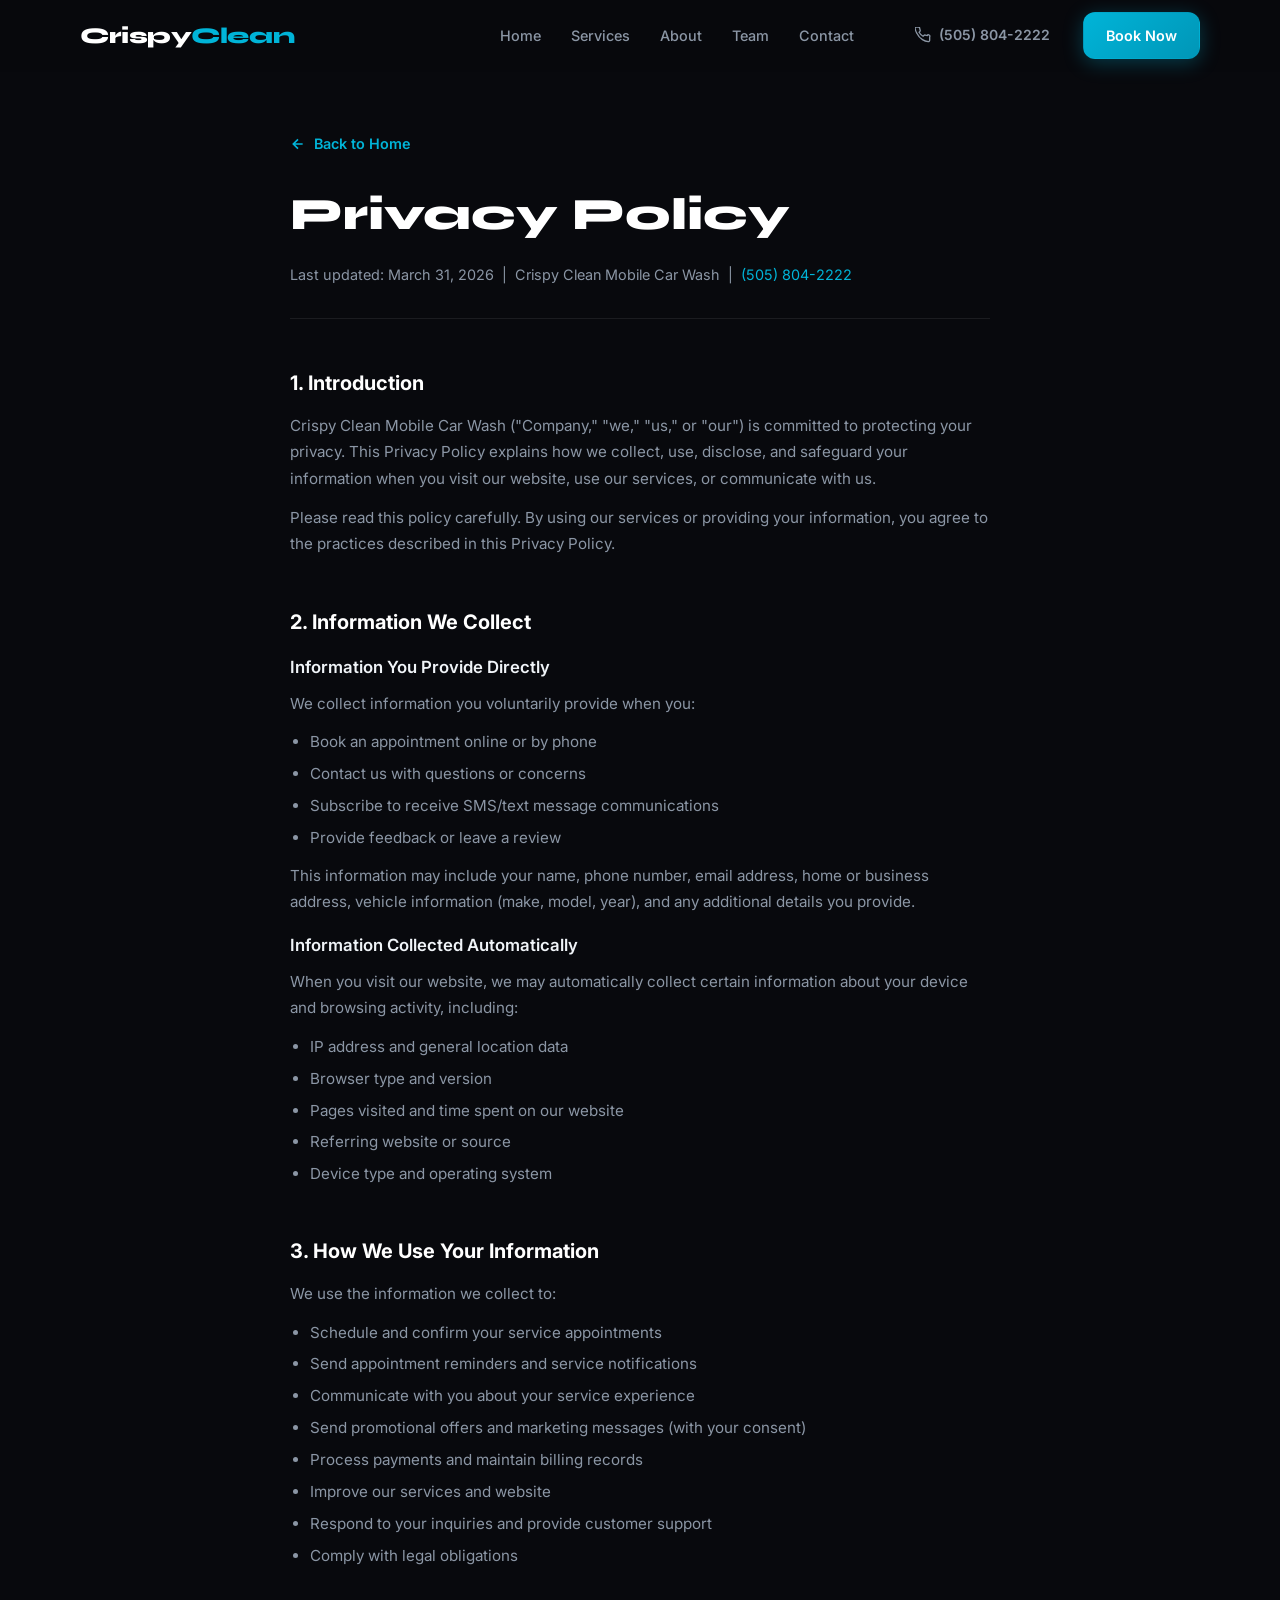
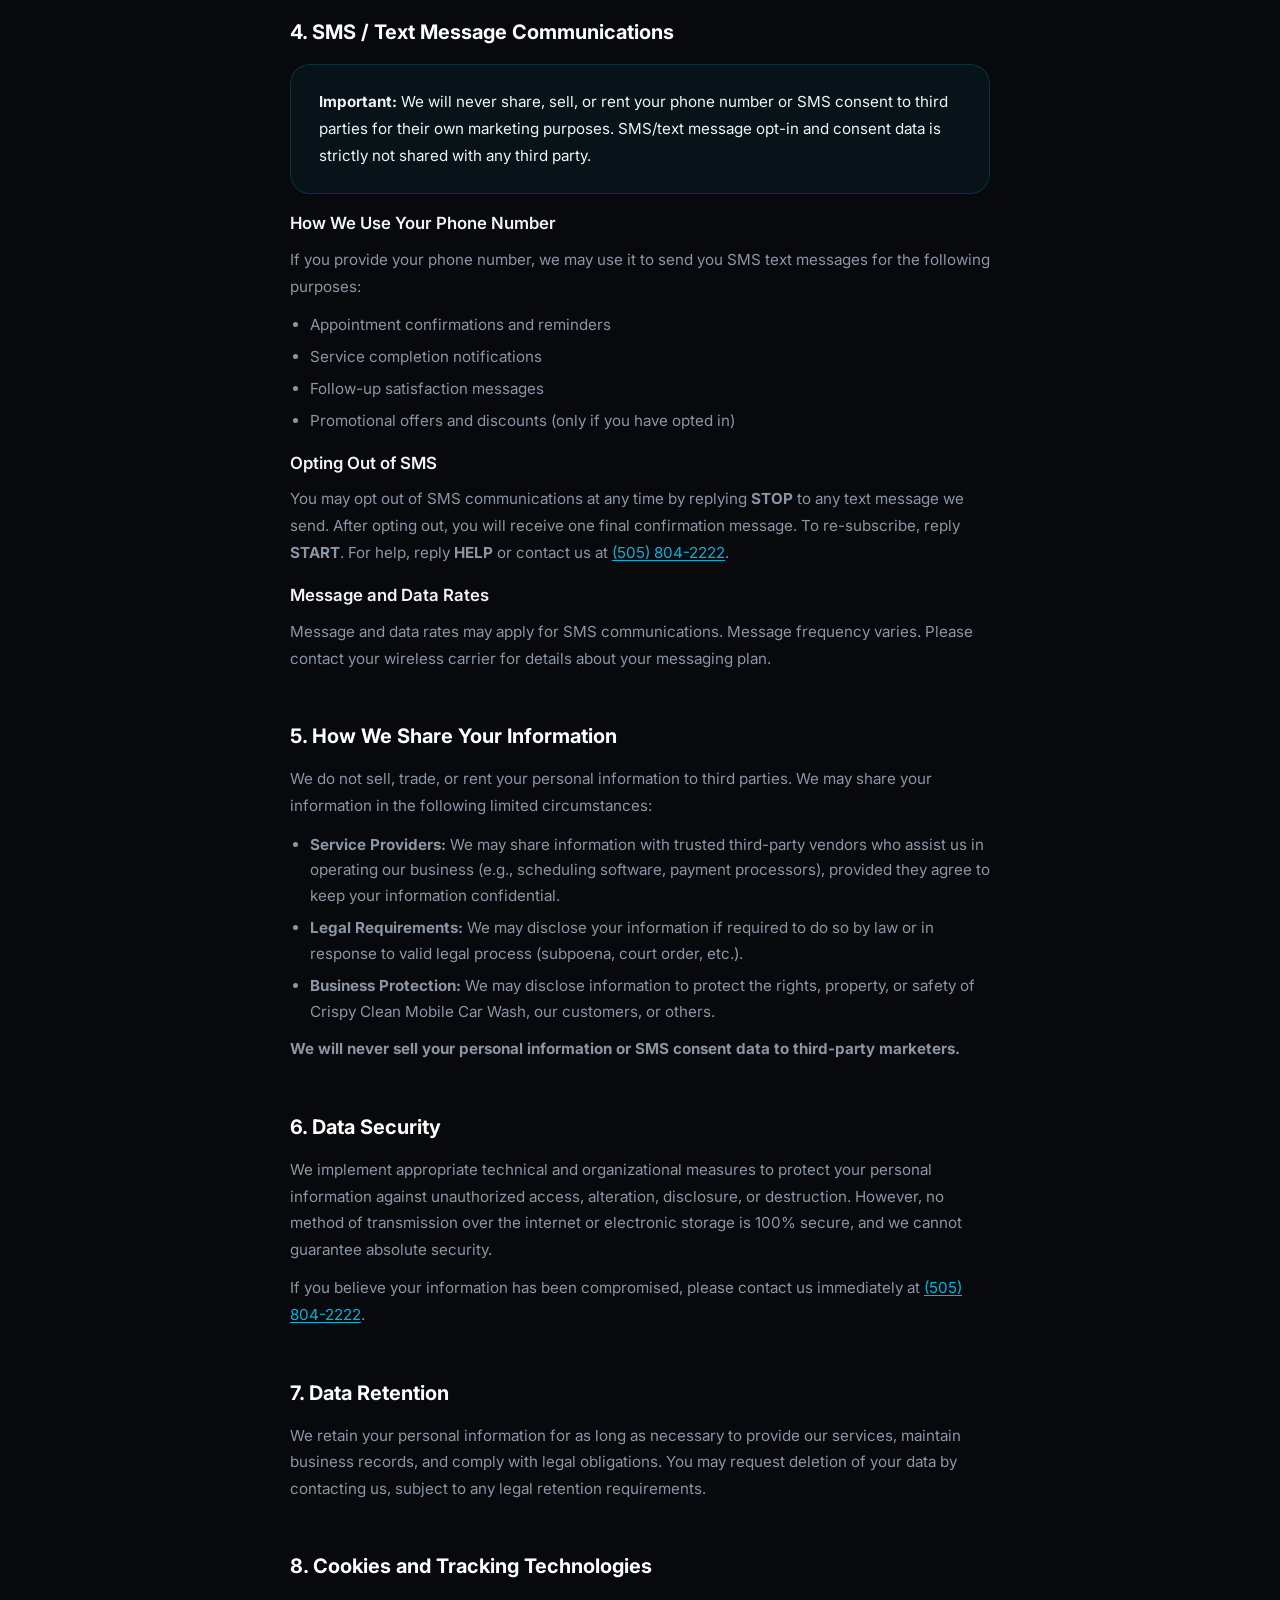
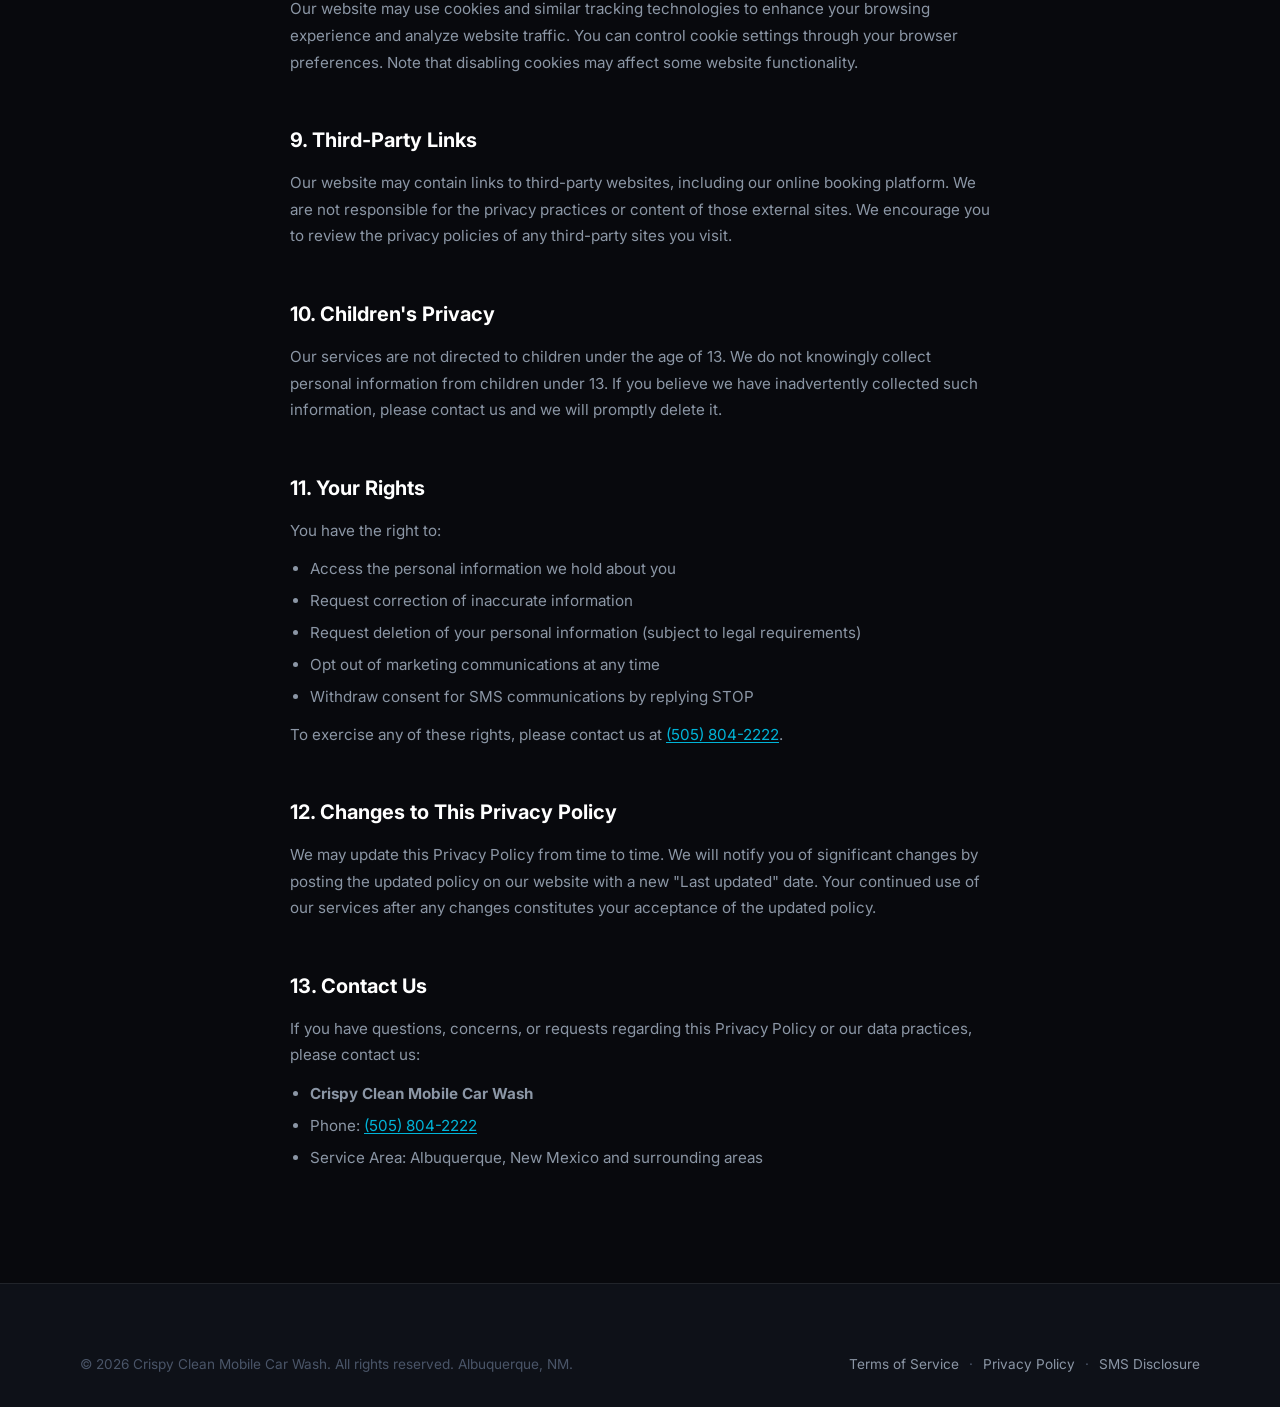
==== privacy.html @ ecb17fb7 "feat: website redesign Complete ground-up redesign of Crispy Clean Mobile Car Wash website. Modern d" ====
<!DOCTYPE html>
<html lang="en">
<head>
  <meta charset="UTF-8" />
  <meta name="viewport" content="width=device-width, initial-scale=1.0" />
  <meta name="description" content="Privacy Policy for Crispy Clean Mobile Car Wash — Albuquerque, NM." />
  <title>Privacy Policy | Crispy Clean Mobile Car Wash</title>
  <link rel="icon" type="image/svg+xml" href="favicon.svg" />
  <link rel="stylesheet" href="styles.css" />
  <link rel="preconnect" href="https://fonts.googleapis.com" />
  <link rel="preconnect" href="https://fonts.gstatic.com" crossorigin />
  <link href="https://fonts.googleapis.com/css2?family=Inter:wght@300;400;500;600;700;800;900&family=Syne:wght@700;800&display=swap" rel="stylesheet" />
</head>
<body>

  <!-- ===== NAVBAR ===== -->
  <header class="navbar scrolled" id="navbar">
    <div class="nav-container">
      <a href="index.html" class="nav-logo">
        <img
          src="https://images.leadconnectorhq.com/image/f_webp/q_80/r_1200/u_https://assets.cdn.filesafe.space/uxD0gCHpGV5RTuKvNhmD/media/698ceebd9d61019e5bc48a55.png"
          alt="Crispy Clean Mobile Car Wash Logo"
          class="logo-img"
          onerror="this.style.display='none'; this.nextElementSibling.style.display='flex';"
        />
        <span class="logo-fallback">Crispy<span>Clean</span></span>
      </a>
      <nav class="nav-links" id="nav-links">
        <a href="index.html#home" class="nav-link">Home</a>
        <a href="index.html#services" class="nav-link">Services</a>
        <a href="index.html#about" class="nav-link">About</a>
        <a href="index.html#team" class="nav-link">Team</a>
        <a href="index.html#contact" class="nav-link">Contact</a>
      </nav>
      <div class="nav-actions">
        <a href="tel:+15058042222" class="btn btn-ghost">
          <svg width="16" height="16" viewBox="0 0 24 24" fill="none" stroke="currentColor" stroke-width="2"><path d="M22 16.92v3a2 2 0 01-2.18 2 19.79 19.79 0 01-8.63-3.07A19.5 19.5 0 013.07 9.81a19.79 19.79 0 01-3.07-8.63A2 2 0 012 0h3a2 2 0 012 1.72c.127.96.361 1.903.7 2.81a2 2 0 01-.45 2.11L6.09 7.91a16 16 0 006 6l1.27-1.27a2 2 0 012.11-.45c.907.339 1.85.573 2.81.7A2 2 0 0122 14.92z"></path></svg>
          (505) 804-2222
        </a>
        <a href="https://crispycleanmobilecarwash.com/schedule-an-appointment-295586" target="_blank" rel="noopener" class="btn btn-primary">Book Now</a>
      </div>
      <button class="hamburger" id="hamburger" aria-label="Open menu">
        <span></span><span></span><span></span>
      </button>
    </div>
  </header>

  <!-- ===== LEGAL PAGE ===== -->
  <main class="legal-page">
    <div class="legal-container">
      <div class="legal-header">
        <a href="index.html" style="display:inline-flex;align-items:center;gap:8px;color:var(--color-primary);font-size:0.9rem;font-weight:600;margin-bottom:24px;">
          <svg width="16" height="16" viewBox="0 0 24 24" fill="none" stroke="currentColor" stroke-width="2.5"><path d="M19 12H5M12 5l-7 7 7 7"/></svg>
          Back to Home
        </a>
        <h1>Privacy Policy</h1>
        <p>Last updated: March 31, 2026 &nbsp;|&nbsp; Crispy Clean Mobile Car Wash &nbsp;|&nbsp; <a href="tel:+15058042222">(505) 804-2222</a></p>
      </div>

      <div class="legal-content">

        <div class="legal-section">
          <h2>1. Introduction</h2>
          <p>Crispy Clean Mobile Car Wash ("Company," "we," "us," or "our") is committed to protecting your privacy. This Privacy Policy explains how we collect, use, disclose, and safeguard your information when you visit our website, use our services, or communicate with us.</p>
          <p>Please read this policy carefully. By using our services or providing your information, you agree to the practices described in this Privacy Policy.</p>
        </div>

        <div class="legal-section">
          <h2>2. Information We Collect</h2>
          <h3>Information You Provide Directly</h3>
          <p>We collect information you voluntarily provide when you:</p>
          <ul>
            <li>Book an appointment online or by phone</li>
            <li>Contact us with questions or concerns</li>
            <li>Subscribe to receive SMS/text message communications</li>
            <li>Provide feedback or leave a review</li>
          </ul>
          <p>This information may include your name, phone number, email address, home or business address, vehicle information (make, model, year), and any additional details you provide.</p>

          <h3>Information Collected Automatically</h3>
          <p>When you visit our website, we may automatically collect certain information about your device and browsing activity, including:</p>
          <ul>
            <li>IP address and general location data</li>
            <li>Browser type and version</li>
            <li>Pages visited and time spent on our website</li>
            <li>Referring website or source</li>
            <li>Device type and operating system</li>
          </ul>
        </div>

        <div class="legal-section">
          <h2>3. How We Use Your Information</h2>
          <p>We use the information we collect to:</p>
          <ul>
            <li>Schedule and confirm your service appointments</li>
            <li>Send appointment reminders and service notifications</li>
            <li>Communicate with you about your service experience</li>
            <li>Send promotional offers and marketing messages (with your consent)</li>
            <li>Process payments and maintain billing records</li>
            <li>Improve our services and website</li>
            <li>Respond to your inquiries and provide customer support</li>
            <li>Comply with legal obligations</li>
          </ul>
        </div>

        <div class="legal-section">
          <h2>4. SMS / Text Message Communications</h2>

          <div class="sms-highlight-box">
            <p><strong>Important:</strong> We will never share, sell, or rent your phone number or SMS consent to third parties for their own marketing purposes. SMS/text message opt-in and consent data is strictly not shared with any third party.</p>
          </div>

          <h3>How We Use Your Phone Number</h3>
          <p>If you provide your phone number, we may use it to send you SMS text messages for the following purposes:</p>
          <ul>
            <li>Appointment confirmations and reminders</li>
            <li>Service completion notifications</li>
            <li>Follow-up satisfaction messages</li>
            <li>Promotional offers and discounts (only if you have opted in)</li>
          </ul>

          <h3>Opting Out of SMS</h3>
          <p>You may opt out of SMS communications at any time by replying <strong>STOP</strong> to any text message we send. After opting out, you will receive one final confirmation message. To re-subscribe, reply <strong>START</strong>. For help, reply <strong>HELP</strong> or contact us at <a href="tel:+15058042222">(505) 804-2222</a>.</p>

          <h3>Message and Data Rates</h3>
          <p>Message and data rates may apply for SMS communications. Message frequency varies. Please contact your wireless carrier for details about your messaging plan.</p>
        </div>

        <div class="legal-section">
          <h2>5. How We Share Your Information</h2>
          <p>We do not sell, trade, or rent your personal information to third parties. We may share your information in the following limited circumstances:</p>
          <ul>
            <li><strong>Service Providers:</strong> We may share information with trusted third-party vendors who assist us in operating our business (e.g., scheduling software, payment processors), provided they agree to keep your information confidential.</li>
            <li><strong>Legal Requirements:</strong> We may disclose your information if required to do so by law or in response to valid legal process (subpoena, court order, etc.).</li>
            <li><strong>Business Protection:</strong> We may disclose information to protect the rights, property, or safety of Crispy Clean Mobile Car Wash, our customers, or others.</li>
          </ul>
          <p><strong>We will never sell your personal information or SMS consent data to third-party marketers.</strong></p>
        </div>

        <div class="legal-section">
          <h2>6. Data Security</h2>
          <p>We implement appropriate technical and organizational measures to protect your personal information against unauthorized access, alteration, disclosure, or destruction. However, no method of transmission over the internet or electronic storage is 100% secure, and we cannot guarantee absolute security.</p>
          <p>If you believe your information has been compromised, please contact us immediately at <a href="tel:+15058042222">(505) 804-2222</a>.</p>
        </div>

        <div class="legal-section">
          <h2>7. Data Retention</h2>
          <p>We retain your personal information for as long as necessary to provide our services, maintain business records, and comply with legal obligations. You may request deletion of your data by contacting us, subject to any legal retention requirements.</p>
        </div>

        <div class="legal-section">
          <h2>8. Cookies and Tracking Technologies</h2>
          <p>Our website may use cookies and similar tracking technologies to enhance your browsing experience and analyze website traffic. You can control cookie settings through your browser preferences. Note that disabling cookies may affect some website functionality.</p>
        </div>

        <div class="legal-section">
          <h2>9. Third-Party Links</h2>
          <p>Our website may contain links to third-party websites, including our online booking platform. We are not responsible for the privacy practices or content of those external sites. We encourage you to review the privacy policies of any third-party sites you visit.</p>
        </div>

        <div class="legal-section">
          <h2>10. Children's Privacy</h2>
          <p>Our services are not directed to children under the age of 13. We do not knowingly collect personal information from children under 13. If you believe we have inadvertently collected such information, please contact us and we will promptly delete it.</p>
        </div>

        <div class="legal-section">
          <h2>11. Your Rights</h2>
          <p>You have the right to:</p>
          <ul>
            <li>Access the personal information we hold about you</li>
            <li>Request correction of inaccurate information</li>
            <li>Request deletion of your personal information (subject to legal requirements)</li>
            <li>Opt out of marketing communications at any time</li>
            <li>Withdraw consent for SMS communications by replying STOP</li>
          </ul>
          <p>To exercise any of these rights, please contact us at <a href="tel:+15058042222">(505) 804-2222</a>.</p>
        </div>

        <div class="legal-section">
          <h2>12. Changes to This Privacy Policy</h2>
          <p>We may update this Privacy Policy from time to time. We will notify you of significant changes by posting the updated policy on our website with a new "Last updated" date. Your continued use of our services after any changes constitutes your acceptance of the updated policy.</p>
        </div>

        <div class="legal-section">
          <h2>13. Contact Us</h2>
          <p>If you have questions, concerns, or requests regarding this Privacy Policy or our data practices, please contact us:</p>
          <ul>
            <li><strong>Crispy Clean Mobile Car Wash</strong></li>
            <li>Phone: <a href="tel:+15058042222">(505) 804-2222</a></li>
            <li>Service Area: Albuquerque, New Mexico and surrounding areas</li>
          </ul>
        </div>

      </div>
    </div>
  </main>

  <!-- ===== FOOTER ===== -->
  <footer class="footer">
    <div class="container">
      <div class="footer-bottom" style="border-top:none;padding-top:0;">
        <p>&copy; <span id="year"></span> Crispy Clean Mobile Car Wash. All rights reserved. Albuquerque, NM.</p>
        <div class="footer-legal-links">
          <a href="terms.html">Terms of Service</a>
          <span>·</span>
          <a href="privacy.html">Privacy Policy</a>
          <span>·</span>
          <a href="index.html#sms-disclosure">SMS Disclosure</a>
        </div>
      </div>
    </div>
  </footer>

  <script src="main.js"></script>
</body>
</html>
---- styles.css ----
/* =============================================
   CRISPY CLEAN MOBILE CAR WASH — STYLESHEET
   ============================================= */

/* ===== CSS CUSTOM PROPERTIES ===== */
:root {
  --color-bg: #08090d;
  --color-bg-2: #0e1118;
  --color-bg-card: #12151e;
  --color-bg-card-hover: #171b26;
  --color-border: rgba(255, 255, 255, 0.08);
  --color-border-hover: rgba(255, 255, 255, 0.16);

  --color-primary: #00b4d8;
  --color-primary-light: #48cae4;
  --color-primary-dark: #0096b7;
  --color-primary-glow: rgba(0, 180, 216, 0.25);

  --color-accent: #7b2fff;
  --color-accent-light: #9d5fff;
  --color-accent-glow: rgba(123, 47, 255, 0.2);

  --color-text: #f0f4f8;
  --color-text-muted: #8b96a5;
  --color-text-faint: #4a5568;

  --color-white: #ffffff;
  --color-success: #22c55e;

  --font-primary: 'Inter', -apple-system, BlinkMacSystemFont, 'Segoe UI', sans-serif;
  --font-display: 'Syne', 'Inter', sans-serif;

  --radius-sm: 8px;
  --radius-md: 12px;
  --radius-lg: 20px;
  --radius-xl: 28px;
  --radius-full: 9999px;

  --shadow-sm: 0 1px 3px rgba(0,0,0,0.4);
  --shadow-md: 0 4px 16px rgba(0,0,0,0.4);
  --shadow-lg: 0 12px 40px rgba(0,0,0,0.5);
  --shadow-glow: 0 0 40px var(--color-primary-glow);

  --transition: 0.25s cubic-bezier(0.4, 0, 0.2, 1);
  --transition-slow: 0.5s cubic-bezier(0.4, 0, 0.2, 1);

  --nav-height: 72px;
  --container-max: 1200px;
  --container-pad: clamp(16px, 5vw, 40px);
}

/* ===== RESET & BASE ===== */
*, *::before, *::after {
  box-sizing: border-box;
  margin: 0;
  padding: 0;
}

html {
  scroll-behavior: smooth;
  font-size: 16px;
  -webkit-text-size-adjust: 100%;
}

body {
  font-family: var(--font-primary);
  background-color: var(--color-bg);
  color: var(--color-text);
  line-height: 1.6;
  overflow-x: hidden;
  -webkit-font-smoothing: antialiased;
}

img { max-width: 100%; height: auto; display: block; }
a { text-decoration: none; color: inherit; }
ul { list-style: none; }
button { cursor: pointer; border: none; background: none; font-family: inherit; }

/* ===== SCROLLBAR ===== */
::-webkit-scrollbar { width: 6px; }
::-webkit-scrollbar-track { background: var(--color-bg); }
::-webkit-scrollbar-thumb { background: var(--color-border-hover); border-radius: 3px; }

/* ===== CONTAINER ===== */
.container {
  max-width: var(--container-max);
  margin-inline: auto;
  padding-inline: var(--container-pad);
}

/* ===== TYPOGRAPHY ===== */
.section-tag {
  display: inline-flex;
  align-items: center;
  gap: 8px;
  font-size: 0.78rem;
  font-weight: 600;
  letter-spacing: 0.12em;
  text-transform: uppercase;
  color: var(--color-primary);
  background: rgba(0, 180, 216, 0.1);
  border: 1px solid rgba(0, 180, 216, 0.2);
  padding: 5px 14px;
  border-radius: var(--radius-full);
  margin-bottom: 16px;
}

.section-header {
  text-align: center;
  margin-bottom: 60px;
}

.section-title {
  font-family: var(--font-display);
  font-size: clamp(2rem, 4vw, 3rem);
  font-weight: 800;
  color: var(--color-white);
  line-height: 1.15;
  margin-bottom: 16px;
}

.section-desc {
  font-size: 1.1rem;
  color: var(--color-text-muted);
  max-width: 560px;
  margin-inline: auto;
}

.gradient-text {
  background: linear-gradient(135deg, var(--color-primary), var(--color-primary-light), var(--color-accent-light));
  -webkit-background-clip: text;
  -webkit-text-fill-color: transparent;
  background-clip: text;
}

/* ===== BUTTONS ===== */
.btn {
  display: inline-flex;
  align-items: center;
  gap: 8px;
  padding: 11px 22px;
  border-radius: var(--radius-md);
  font-size: 0.9rem;
  font-weight: 600;
  transition: var(--transition);
  white-space: nowrap;
  border: 1px solid transparent;
}

.btn-lg {
  padding: 14px 28px;
  font-size: 1rem;
  border-radius: var(--radius-lg);
}

.btn-primary {
  background: linear-gradient(135deg, var(--color-primary), var(--color-primary-dark));
  color: var(--color-white);
  box-shadow: 0 4px 20px rgba(0, 180, 216, 0.3);
}
.btn-primary:hover {
  background: linear-gradient(135deg, var(--color-primary-light), var(--color-primary));
  box-shadow: 0 6px 28px rgba(0, 180, 216, 0.45);
  transform: translateY(-2px);
}

.btn-outline {
  background: transparent;
  color: var(--color-text);
  border-color: var(--color-border-hover);
}
.btn-outline:hover {
  background: rgba(255,255,255,0.05);
  border-color: var(--color-primary);
  color: var(--color-primary);
  transform: translateY(-2px);
}

.btn-ghost {
  background: transparent;
  color: var(--color-text-muted);
  border-color: transparent;
  font-size: 0.875rem;
}
.btn-ghost:hover {
  color: var(--color-primary);
  background: rgba(0, 180, 216, 0.08);
}

/* ===== NAVBAR ===== */
.navbar {
  position: fixed;
  top: 0;
  left: 0;
  right: 0;
  z-index: 1000;
  height: var(--nav-height);
  background: rgba(8, 9, 13, 0.8);
  backdrop-filter: blur(20px);
  -webkit-backdrop-filter: blur(20px);
  border-bottom: 1px solid transparent;
  transition: var(--transition);
}

.navbar.scrolled {
  border-bottom-color: var(--color-border);
  background: rgba(8, 9, 13, 0.95);
}

.nav-container {
  max-width: var(--container-max);
  margin-inline: auto;
  padding-inline: var(--container-pad);
  height: 100%;
  display: flex;
  align-items: center;
  gap: 24px;
}

.nav-logo {
  flex-shrink: 0;
  display: flex;
  align-items: center;
}

.logo-img {
  height: 44px;
  width: auto;
  object-fit: contain;
}

.logo-fallback {
  display: none;
  font-family: var(--font-display);
  font-size: 1.4rem;
  font-weight: 800;
  color: var(--color-white);
  letter-spacing: -0.02em;
}
.logo-fallback span { color: var(--color-primary); }

.nav-links {
  display: flex;
  align-items: center;
  gap: 2px;
  margin-left: auto;
}

.nav-link {
  font-size: 0.9rem;
  font-weight: 500;
  color: var(--color-text-muted);
  padding: 8px 14px;
  border-radius: var(--radius-sm);
  transition: var(--transition);
}
.nav-link:hover, .nav-link.active {
  color: var(--color-text);
  background: rgba(255,255,255,0.06);
}

.nav-actions {
  display: flex;
  align-items: center;
  gap: 10px;
  flex-shrink: 0;
}

.hamburger {
  display: none;
  flex-direction: column;
  gap: 5px;
  padding: 8px;
  margin-left: auto;
}
.hamburger span {
  display: block;
  width: 24px;
  height: 2px;
  background: var(--color-text);
  border-radius: 2px;
  transition: var(--transition);
}
.hamburger.open span:nth-child(1) { transform: translateY(7px) rotate(45deg); }
.hamburger.open span:nth-child(2) { opacity: 0; }
.hamburger.open span:nth-child(3) { transform: translateY(-7px) rotate(-45deg); }

/* ===== HERO ===== */
.hero {
  min-height: 100vh;
  padding-top: var(--nav-height);
  display: flex;
  align-items: center;
  position: relative;
  overflow: hidden;
  padding-inline: var(--container-pad);
  max-width: var(--container-max);
  margin-inline: auto;
  gap: 60px;
}

.hero-bg {
  position: absolute;
  inset: 0;
  pointer-events: none;
  overflow: hidden;
  z-index: 0;
}

.hero-orb {
  position: absolute;
  border-radius: 50%;
  filter: blur(80px);
  opacity: 0.15;
}
.orb-1 {
  width: 600px;
  height: 600px;
  background: radial-gradient(circle, var(--color-primary), transparent);
  top: -100px;
  left: -200px;
}
.orb-2 {
  width: 500px;
  height: 500px;
  background: radial-gradient(circle, var(--color-accent), transparent);
  bottom: -100px;
  right: -150px;
}

.hero-grid {
  position: absolute;
  inset: 0;
  background-image:
    linear-gradient(rgba(255,255,255,0.02) 1px, transparent 1px),
    linear-gradient(90deg, rgba(255,255,255,0.02) 1px, transparent 1px);
  background-size: 60px 60px;
  mask-image: radial-gradient(ellipse at center, black 20%, transparent 80%);
}

.hero-content {
  flex: 1;
  position: relative;
  z-index: 1;
  padding-block: 80px;
  max-width: 620px;
}

.hero-badge {
  display: inline-flex;
  align-items: center;
  gap: 8px;
  font-size: 0.82rem;
  font-weight: 600;
  color: var(--color-primary);
  background: rgba(0, 180, 216, 0.08);
  border: 1px solid rgba(0, 180, 216, 0.2);
  padding: 6px 16px;
  border-radius: var(--radius-full);
  margin-bottom: 28px;
}

.badge-dot {
  width: 7px;
  height: 7px;
  background: var(--color-primary);
  border-radius: 50%;
  animation: pulse-dot 2s infinite;
}

@keyframes pulse-dot {
  0%, 100% { opacity: 1; transform: scale(1); }
  50% { opacity: 0.5; transform: scale(1.4); }
}

.hero-headline {
  font-family: var(--font-display);
  font-size: clamp(3rem, 6vw, 5.5rem);
  font-weight: 800;
  line-height: 1.05;
  color: var(--color-white);
  margin-bottom: 24px;
  letter-spacing: -0.02em;
}

.hero-sub {
  font-size: clamp(1rem, 1.5vw, 1.2rem);
  color: var(--color-text-muted);
  line-height: 1.7;
  margin-bottom: 40px;
  max-width: 520px;
}
.hero-sub em { font-style: normal; color: var(--color-primary); font-weight: 600; }

.hero-cta {
  display: flex;
  flex-wrap: wrap;
  gap: 14px;
  margin-bottom: 56px;
}

.hero-stats {
  display: flex;
  align-items: center;
  gap: 28px;
}

.stat {
  display: flex;
  flex-direction: column;
  gap: 2px;
}

.stat-num {
  font-family: var(--font-display);
  font-size: 1.6rem;
  font-weight: 800;
  color: var(--color-white);
  line-height: 1;
}

.stat-label {
  font-size: 0.78rem;
  color: var(--color-text-muted);
  font-weight: 500;
}

.stat-divider {
  width: 1px;
  height: 40px;
  background: var(--color-border);
}

/* Hero visual */
.hero-visual {
  flex-shrink: 0;
  position: relative;
  z-index: 1;
  display: flex;
  align-items: center;
  justify-content: center;
}

.hero-card-glow {
  position: absolute;
  inset: -40px;
  background: radial-gradient(circle, var(--color-primary-glow), transparent 70%);
  border-radius: 50%;
}

.hero-card {
  background: var(--color-bg-card);
  border: 1px solid var(--color-border);
  border-radius: var(--radius-xl);
  padding: 40px 36px;
  max-width: 300px;
  text-align: center;
  position: relative;
  box-shadow: var(--shadow-lg);
}

.hero-card-icon {
  width: 80px;
  height: 80px;
  background: linear-gradient(135deg, rgba(0,180,216,0.15), rgba(123,47,255,0.15));
  border: 1px solid rgba(0,180,216,0.2);
  border-radius: var(--radius-lg);
  display: flex;
  align-items: center;
  justify-content: center;
  margin: 0 auto 20px;
  color: var(--color-primary);
}

.hero-card-text {
  font-size: 1rem;
  color: var(--color-text-muted);
  line-height: 1.6;
  margin-bottom: 24px;
}
.hero-card-text strong { color: var(--color-white); }

.hero-card-link {
  color: var(--color-primary);
  font-weight: 600;
  font-size: 0.95rem;
  transition: var(--transition);
}
.hero-card-link:hover { color: var(--color-primary-light); }

/* ===== FEATURES SECTION ===== */
.features {
  padding: 100px 0;
  background: var(--color-bg-2);
}

.features-grid {
  display: grid;
  grid-template-columns: repeat(auto-fit, minmax(300px, 1fr));
  gap: 20px;
}

.feature-card {
  background: var(--color-bg-card);
  border: 1px solid var(--color-border);
  border-radius: var(--radius-lg);
  padding: 32px;
  transition: var(--transition);
}
.feature-card:hover {
  border-color: var(--color-border-hover);
  background: var(--color-bg-card-hover);
  transform: translateY(-4px);
  box-shadow: var(--shadow-md);
}

.feature-icon {
  width: 56px;
  height: 56px;
  background: linear-gradient(135deg, rgba(0,180,216,0.12), rgba(0,180,216,0.04));
  border: 1px solid rgba(0,180,216,0.2);
  border-radius: var(--radius-md);
  display: flex;
  align-items: center;
  justify-content: center;
  color: var(--color-primary);
  margin-bottom: 20px;
}

.feature-card h3 {
  font-size: 1.1rem;
  font-weight: 700;
  color: var(--color-white);
  margin-bottom: 10px;
}
.feature-card p {
  font-size: 0.95rem;
  color: var(--color-text-muted);
  line-height: 1.65;
}

/* ===== SERVICES SECTION ===== */
.services-section {
  padding: 100px 0;
  background: var(--color-bg);
}

.services-grid {
  display: grid;
  grid-template-columns: repeat(auto-fit, minmax(300px, 1fr));
  gap: 24px;
  margin-bottom: 60px;
}

.service-card {
  background: var(--color-bg-card);
  border: 1px solid var(--color-border);
  border-radius: var(--radius-xl);
  padding: 36px 32px;
  display: flex;
  flex-direction: column;
  gap: 16px;
  position: relative;
  transition: var(--transition);
}
.service-card:hover {
  border-color: var(--color-border-hover);
  transform: translateY(-4px);
  box-shadow: var(--shadow-md);
}

.service-card--featured {
  background: linear-gradient(160deg, rgba(0,180,216,0.07), rgba(123,47,255,0.05), var(--color-bg-card));
  border-color: rgba(0,180,216,0.25);
  box-shadow: 0 0 0 1px rgba(0,180,216,0.1), var(--shadow-md);
}
.service-card--featured:hover {
  border-color: rgba(0,180,216,0.4);
  box-shadow: 0 0 0 1px rgba(0,180,216,0.2), var(--shadow-lg), var(--shadow-glow);
}

.service-badge {
  position: absolute;
  top: 20px;
  right: 20px;
  font-size: 0.72rem;
  font-weight: 700;
  letter-spacing: 0.06em;
  text-transform: uppercase;
  color: var(--color-white);
  background: linear-gradient(135deg, var(--color-primary), var(--color-accent));
  padding: 4px 12px;
  border-radius: var(--radius-full);
}

.service-icon {
  color: var(--color-primary);
}

.service-card h3 {
  font-family: var(--font-display);
  font-size: 1.35rem;
  font-weight: 700;
  color: var(--color-white);
}

.service-card p {
  color: var(--color-text-muted);
  font-size: 0.95rem;
  line-height: 1.65;
}

.service-list {
  display: flex;
  flex-direction: column;
  gap: 8px;
  flex: 1;
}
.service-list li {
  display: flex;
  align-items: center;
  gap: 10px;
  font-size: 0.9rem;
  color: var(--color-text-muted);
}
.service-list li::before {
  content: '';
  flex-shrink: 0;
  width: 16px;
  height: 16px;
  border-radius: 50%;
  background: rgba(0,180,216,0.15);
  border: 1px solid rgba(0,180,216,0.3);
  background-image: url("data:image/svg+xml,%3Csvg width='10' height='10' viewBox='0 0 24 24' fill='none' xmlns='http://www.w3.org/2000/svg'%3E%3Cpolyline points='20 6 9 17 4 12' stroke='%2300b4d8' stroke-width='3' stroke-linecap='round' stroke-linejoin='round'/%3E%3C/svg%3E");
  background-repeat: no-repeat;
  background-position: center;
  background-size: 10px;
}

.services-cta {
  text-align: center;
  display: flex;
  flex-direction: column;
  align-items: center;
  gap: 20px;
}
.services-cta p {
  color: var(--color-text-muted);
  font-size: 1.05rem;
}

/* ===== HOW IT WORKS ===== */
.how-it-works {
  padding: 100px 0;
  background: var(--color-bg-2);
}

.steps {
  display: flex;
  align-items: flex-start;
  gap: 0;
  max-width: 900px;
  margin-inline: auto;
}

.step {
  flex: 1;
  display: flex;
  flex-direction: column;
  align-items: center;
  text-align: center;
  gap: 20px;
  padding: 0 20px;
}

.step-number {
  font-family: var(--font-display);
  font-size: 3.5rem;
  font-weight: 800;
  background: linear-gradient(135deg, var(--color-primary), var(--color-accent-light));
  -webkit-background-clip: text;
  -webkit-text-fill-color: transparent;
  background-clip: text;
  line-height: 1;
}

.step-content h3 {
  font-size: 1.1rem;
  font-weight: 700;
  color: var(--color-white);
  margin-bottom: 10px;
}
.step-content p {
  font-size: 0.92rem;
  color: var(--color-text-muted);
  line-height: 1.65;
}

.step-connector {
  flex-shrink: 0;
  width: 80px;
  height: 2px;
  background: linear-gradient(90deg, var(--color-primary), var(--color-accent));
  margin-top: 48px;
  opacity: 0.4;
}

/* ===== ABOUT ===== */
.about {
  padding: 100px 0;
  background: var(--color-bg);
}

.about-grid {
  display: grid;
  grid-template-columns: 1fr 1fr;
  gap: 80px;
  align-items: center;
}

.about-content .section-tag { margin-bottom: 14px; }
.about-content .section-title { text-align: left; margin-bottom: 20px; }

.about-content p {
  color: var(--color-text-muted);
  font-size: 1rem;
  line-height: 1.75;
  margin-bottom: 16px;
}

.about-highlights {
  display: flex;
  flex-direction: column;
  gap: 12px;
  margin: 28px 0 36px;
}
.highlight {
  display: flex;
  align-items: center;
  gap: 12px;
  font-size: 0.95rem;
  color: var(--color-text);
}
.highlight svg {
  flex-shrink: 0;
  color: var(--color-success);
}

/* About Visual */
.about-visual {
  display: flex;
  align-items: center;
  justify-content: center;
}

.about-card-stack {
  position: relative;
  width: 280px;
  height: 320px;
}

.about-card {
  position: absolute;
  width: 240px;
  border-radius: var(--radius-xl);
  padding: 32px 28px;
  transition: var(--transition);
}
.about-card--back {
  bottom: 0;
  right: 0;
  background: linear-gradient(135deg, var(--color-accent), var(--color-accent-light));
  transform: rotate(6deg);
  opacity: 0.7;
}
.about-card--front {
  top: 0;
  left: 0;
  background: var(--color-bg-card);
  border: 1px solid var(--color-border);
  box-shadow: var(--shadow-lg);
  z-index: 1;
}

.about-card-inner {
  display: flex;
  flex-direction: column;
  align-items: center;
  text-align: center;
  gap: 14px;
}

.about-stat-big {
  font-family: var(--font-display);
  font-size: 5rem;
  font-weight: 800;
  color: var(--color-white);
  line-height: 1;
  opacity: 0.9;
}

.about-card--front .about-card-inner svg { color: var(--color-primary); }
.about-card--front .about-card-inner p {
  font-size: 0.95rem;
  color: var(--color-text-muted);
  line-height: 1.55;
}
.about-card--front .about-card-inner p strong { color: var(--color-white); }

.about-card-phone {
  color: var(--color-primary);
  font-size: 1.1rem;
  font-weight: 700;
  letter-spacing: 0.03em;
}

/* ===== TEAM ===== */
.team {
  padding: 100px 0;
  background: var(--color-bg-2);
}

.team-grid {
  display: grid;
  grid-template-columns: repeat(auto-fit, minmax(280px, 1fr));
  gap: 24px;
  margin-bottom: 60px;
}

.team-card {
  background: var(--color-bg-card);
  border: 1px solid var(--color-border);
  border-radius: var(--radius-xl);
  padding: 36px 28px;
  text-align: center;
  transition: var(--transition);
}
.team-card:hover {
  border-color: var(--color-border-hover);
  transform: translateY(-4px);
  box-shadow: var(--shadow-md);
}

.team-avatar {
  margin: 0 auto 20px;
  width: 88px;
  height: 88px;
  border-radius: 50%;
  background: linear-gradient(135deg, rgba(0,180,216,0.12), rgba(123,47,255,0.12));
  border: 2px solid rgba(0,180,216,0.2);
  display: flex;
  align-items: center;
  justify-content: center;
}
.team-avatar-inner { color: var(--color-primary); }

.team-card h3 {
  font-size: 1.15rem;
  font-weight: 700;
  color: var(--color-white);
  margin-bottom: 4px;
}
.team-role {
  font-size: 0.82rem;
  font-weight: 600;
  letter-spacing: 0.06em;
  text-transform: uppercase;
  color: var(--color-primary);
  margin-bottom: 14px;
}
.team-bio {
  font-size: 0.92rem;
  color: var(--color-text-muted);
  line-height: 1.65;
}

.team-cta {
  text-align: center;
  display: flex;
  flex-direction: column;
  align-items: center;
  gap: 20px;
}
.team-cta p {
  color: var(--color-text-muted);
  font-size: 1.05rem;
}

/* ===== CONTACT ===== */
.contact {
  padding: 100px 0;
  background: var(--color-bg);
}

.contact-grid {
  display: grid;
  grid-template-columns: repeat(auto-fit, minmax(260px, 1fr));
  gap: 24px;
  margin-bottom: 48px;
}

.contact-card {
  background: var(--color-bg-card);
  border: 1px solid var(--color-border);
  border-radius: var(--radius-xl);
  padding: 36px 28px;
  display: flex;
  flex-direction: column;
  gap: 14px;
  transition: var(--transition);
}
.contact-card:hover {
  border-color: var(--color-border-hover);
  transform: translateY(-4px);
  box-shadow: var(--shadow-md);
}

.contact-card--phone { border-color: rgba(0,180,216,0.2); }
.contact-card--book {
  background: linear-gradient(160deg, rgba(0,180,216,0.07), var(--color-bg-card));
  border-color: rgba(0,180,216,0.25);
}

.contact-icon {
  width: 60px;
  height: 60px;
  background: rgba(0,180,216,0.1);
  border: 1px solid rgba(0,180,216,0.2);
  border-radius: var(--radius-md);
  display: flex;
  align-items: center;
  justify-content: center;
  color: var(--color-primary);
}

.contact-card h3 {
  font-size: 1.15rem;
  font-weight: 700;
  color: var(--color-white);
}
.contact-card p {
  font-size: 0.92rem;
  color: var(--color-text-muted);
  line-height: 1.6;
  flex: 1;
}

.contact-link {
  color: var(--color-primary);
  font-size: 1.3rem;
  font-weight: 700;
  letter-spacing: 0.02em;
  transition: var(--transition);
}
.contact-link:hover { color: var(--color-primary-light); }

.contact-tag {
  display: inline-block;
  font-size: 0.875rem;
  font-weight: 600;
  color: var(--color-primary);
  background: rgba(0,180,216,0.1);
  border: 1px solid rgba(0,180,216,0.2);
  padding: 6px 14px;
  border-radius: var(--radius-full);
}

/* SMS Disclosure */
.sms-disclosure {
  background: rgba(255,255,255,0.03);
  border: 1px solid var(--color-border);
  border-radius: var(--radius-lg);
  padding: 24px 28px;
}
.sms-disclosure-inner {
  display: flex;
  gap: 16px;
  align-items: flex-start;
}
.sms-disclosure-inner > svg {
  flex-shrink: 0;
  margin-top: 2px;
  color: var(--color-text-muted);
}
.sms-disclosure-inner div {
  font-size: 0.85rem;
  color: var(--color-text-muted);
  line-height: 1.7;
}
.sms-disclosure-inner strong { color: var(--color-text); }
.sms-disclosure-inner a {
  color: var(--color-primary);
  text-decoration: underline;
  text-underline-offset: 2px;
}
.sms-disclosure-inner a:hover { color: var(--color-primary-light); }

/* ===== FOOTER ===== */
.footer {
  background: var(--color-bg-2);
  border-top: 1px solid var(--color-border);
  padding: 70px 0 32px;
}

.footer-top {
  display: grid;
  grid-template-columns: 1fr 1.5fr;
  gap: 80px;
  margin-bottom: 60px;
}

.footer-brand {
  display: flex;
  flex-direction: column;
  gap: 16px;
}

.footer-logo {
  height: 50px;
  width: auto;
  object-fit: contain;
}

.footer-logo-text {
  font-family: var(--font-display);
  font-size: 1.5rem;
  font-weight: 800;
  color: var(--color-white);
}
.footer-logo-text span { color: var(--color-primary); }

.footer-tagline {
  font-size: 0.95rem;
  color: var(--color-text-muted);
  line-height: 1.6;
  max-width: 280px;
}

.footer-phone {
  font-size: 1.1rem;
  font-weight: 700;
  color: var(--color-primary);
  letter-spacing: 0.02em;
}
.footer-phone:hover { color: var(--color-primary-light); }

.footer-nav {
  display: grid;
  grid-template-columns: repeat(3, 1fr);
  gap: 40px;
}

.footer-nav-col {
  display: flex;
  flex-direction: column;
  gap: 10px;
}
.footer-nav-col h4 {
  font-size: 0.78rem;
  font-weight: 700;
  letter-spacing: 0.1em;
  text-transform: uppercase;
  color: var(--color-text-faint);
  margin-bottom: 4px;
}
.footer-nav-col a {
  font-size: 0.9rem;
  color: var(--color-text-muted);
  transition: var(--transition);
}
.footer-nav-col a:hover { color: var(--color-primary); }

.footer-bottom {
  border-top: 1px solid var(--color-border);
  padding-top: 28px;
  display: flex;
  align-items: center;
  justify-content: space-between;
  gap: 20px;
  flex-wrap: wrap;
}
.footer-bottom p {
  font-size: 0.85rem;
  color: var(--color-text-faint);
}
.footer-legal-links {
  display: flex;
  align-items: center;
  gap: 10px;
  font-size: 0.85rem;
  color: var(--color-text-faint);
}
.footer-legal-links a {
  color: var(--color-text-muted);
  transition: var(--transition);
}
.footer-legal-links a:hover { color: var(--color-primary); }

/* ===== ANIMATIONS ===== */
[data-animate] {
  opacity: 0;
  transform: translateY(24px);
  transition: opacity 0.6s ease, transform 0.6s ease;
}
[data-animate].visible {
  opacity: 1;
  transform: none;
}

/* ===== LEGAL PAGES ===== */
.legal-page {
  padding-top: calc(var(--nav-height) + 60px);
  padding-bottom: 100px;
  min-height: 100vh;
}

.legal-container {
  max-width: 780px;
  margin-inline: auto;
  padding-inline: var(--container-pad);
}

.legal-header {
  margin-bottom: 48px;
  padding-bottom: 32px;
  border-bottom: 1px solid var(--color-border);
}
.legal-header h1 {
  font-family: var(--font-display);
  font-size: clamp(2rem, 4vw, 2.8rem);
  font-weight: 800;
  color: var(--color-white);
  margin-bottom: 12px;
}
.legal-header p {
  font-size: 0.9rem;
  color: var(--color-text-muted);
}
.legal-header a {
  color: var(--color-primary);
}

.legal-content {
  display: flex;
  flex-direction: column;
  gap: 36px;
}
.legal-section h2 {
  font-size: 1.25rem;
  font-weight: 700;
  color: var(--color-white);
  margin-bottom: 14px;
}
.legal-section h3 {
  font-size: 1.05rem;
  font-weight: 600;
  color: var(--color-text);
  margin: 16px 0 10px;
}
.legal-section p {
  font-size: 0.95rem;
  color: var(--color-text-muted);
  line-height: 1.75;
  margin-bottom: 12px;
}
.legal-section ul {
  margin: 10px 0 12px 20px;
  list-style: disc;
}
.legal-section ul li {
  font-size: 0.95rem;
  color: var(--color-text-muted);
  line-height: 1.7;
  margin-bottom: 6px;
}
.legal-section a {
  color: var(--color-primary);
  text-decoration: underline;
  text-underline-offset: 2px;
}

.sms-highlight-box {
  background: rgba(0,180,216,0.06);
  border: 1px solid rgba(0,180,216,0.2);
  border-radius: var(--radius-lg);
  padding: 24px 28px;
  margin: 16px 0;
}
.sms-highlight-box p {
  color: var(--color-text) !important;
  margin: 0 !important;
}

/* ===== RESPONSIVE ===== */
@media (max-width: 1024px) {
  .hero {
    flex-direction: column;
    text-align: center;
    padding-block: 60px 80px;
  }
  .hero-content { padding-block: 40px 0; max-width: 100%; }
  .hero-sub { margin-inline: auto; }
  .hero-cta { justify-content: center; }
  .hero-stats { justify-content: center; }
  .hero-visual { width: 100%; }

  .about-grid { grid-template-columns: 1fr; gap: 60px; }
  .about-visual { display: none; }
  .about-content .section-title { text-align: center; }
  .about-content .section-tag { display: block; text-align: center; }
  .about-highlights { align-items: center; }

  .footer-top { grid-template-columns: 1fr; gap: 48px; }
  .footer-nav { grid-template-columns: repeat(3, 1fr); }
}

@media (max-width: 768px) {
  :root { --nav-height: 64px; }

  .nav-links, .nav-actions {
    display: none;
    flex-direction: column;
    position: fixed;
    top: var(--nav-height);
    left: 0;
    right: 0;
    background: rgba(8,9,13,0.98);
    backdrop-filter: blur(20px);
    padding: 20px var(--container-pad) 28px;
    border-bottom: 1px solid var(--color-border);
    gap: 4px;
    z-index: 999;
  }
  .nav-links { display: none; }
  .nav-actions { display: none; }

  .nav-links.open {
    display: flex;
  }
  .nav-actions.open {
    display: flex;
    top: calc(var(--nav-height) + 56px + 4 * (40px + 4px));
    padding-top: 0;
    border: none;
    background: transparent;
    position: relative;
    top: unset;
    left: unset;
    right: unset;
  }

  /* Simpler mobile nav approach */
  .nav-container { position: relative; }

  .hamburger { display: flex; }

  .nav-links {
    display: none;
    position: fixed;
    top: var(--nav-height);
    left: 0; right: 0;
    background: rgba(8,9,13,0.98);
    backdrop-filter: blur(20px);
    flex-direction: column;
    padding: 16px var(--container-pad) 24px;
    border-bottom: 1px solid var(--color-border);
    z-index: 999;
  }
  .nav-links.open { display: flex; }
  .nav-link { padding: 12px 0; font-size: 1.05rem; border-bottom: 1px solid var(--color-border); }
  .nav-link:last-child { border-bottom: none; }

  .nav-actions {
    display: none;
    position: fixed;
    top: calc(var(--nav-height) + 5 * 53px + 40px);
    left: 0; right: 0;
    background: rgba(8,9,13,0.98);
    flex-direction: column;
    padding: 0 var(--container-pad) 24px;
    z-index: 999;
  }

  .hero-headline { font-size: clamp(2.5rem, 8vw, 3.5rem); }

  .steps { flex-direction: column; align-items: center; }
  .step-connector { width: 2px; height: 40px; background: linear-gradient(180deg, var(--color-primary), var(--color-accent)); margin-top: 0; }

  .footer-nav { grid-template-columns: 1fr 1fr; gap: 32px; }
  .footer-bottom { flex-direction: column; text-align: center; }

  .services-grid { grid-template-columns: 1fr; }
  .team-grid { grid-template-columns: 1fr; }
  .features-grid { grid-template-columns: 1fr; }
  .contact-grid { grid-template-columns: 1fr; }

  .hero-visual { display: none; }
}

@media (max-width: 480px) {
  .hero-cta { flex-direction: column; align-items: stretch; }
  .hero-cta .btn { justify-content: center; }
  .footer-nav { grid-template-columns: 1fr; }
}

/* ===== MOBILE NAV OPEN STATE (body) ===== */
body.nav-open { overflow: hidden; }
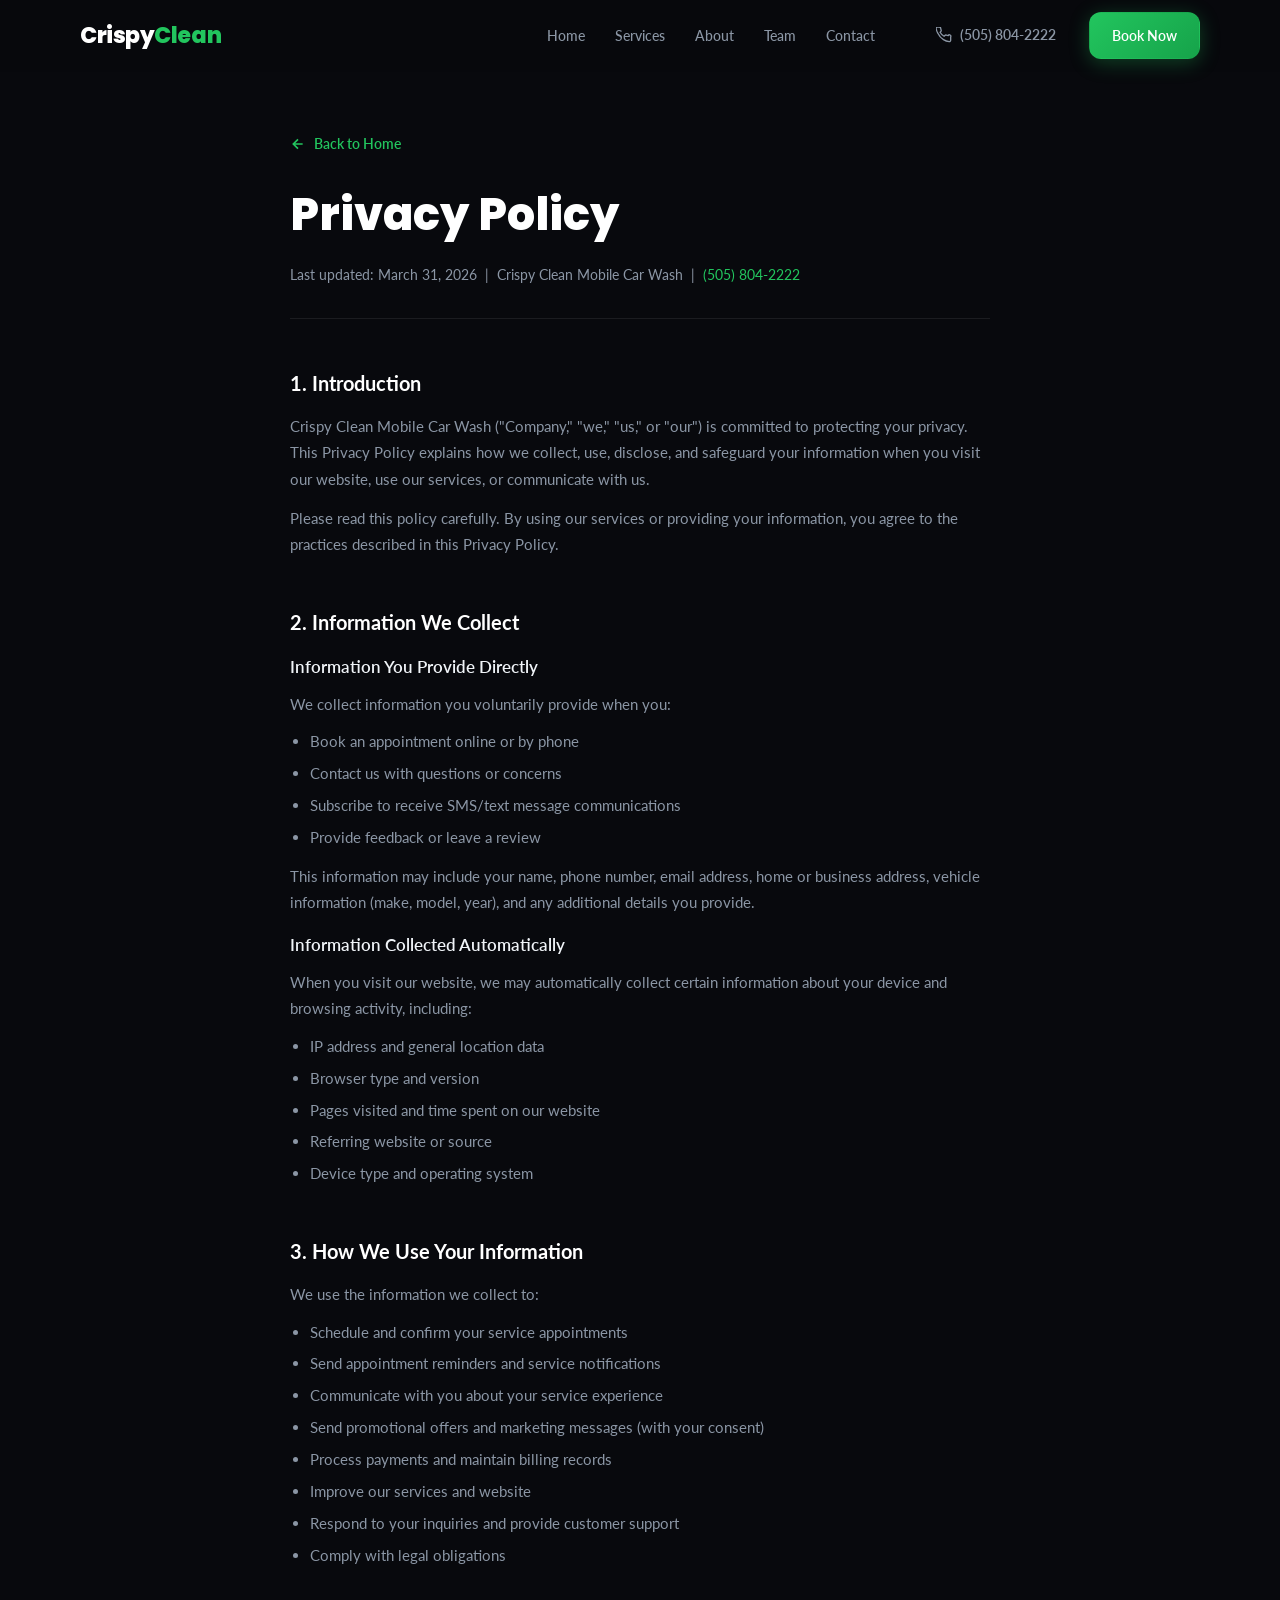
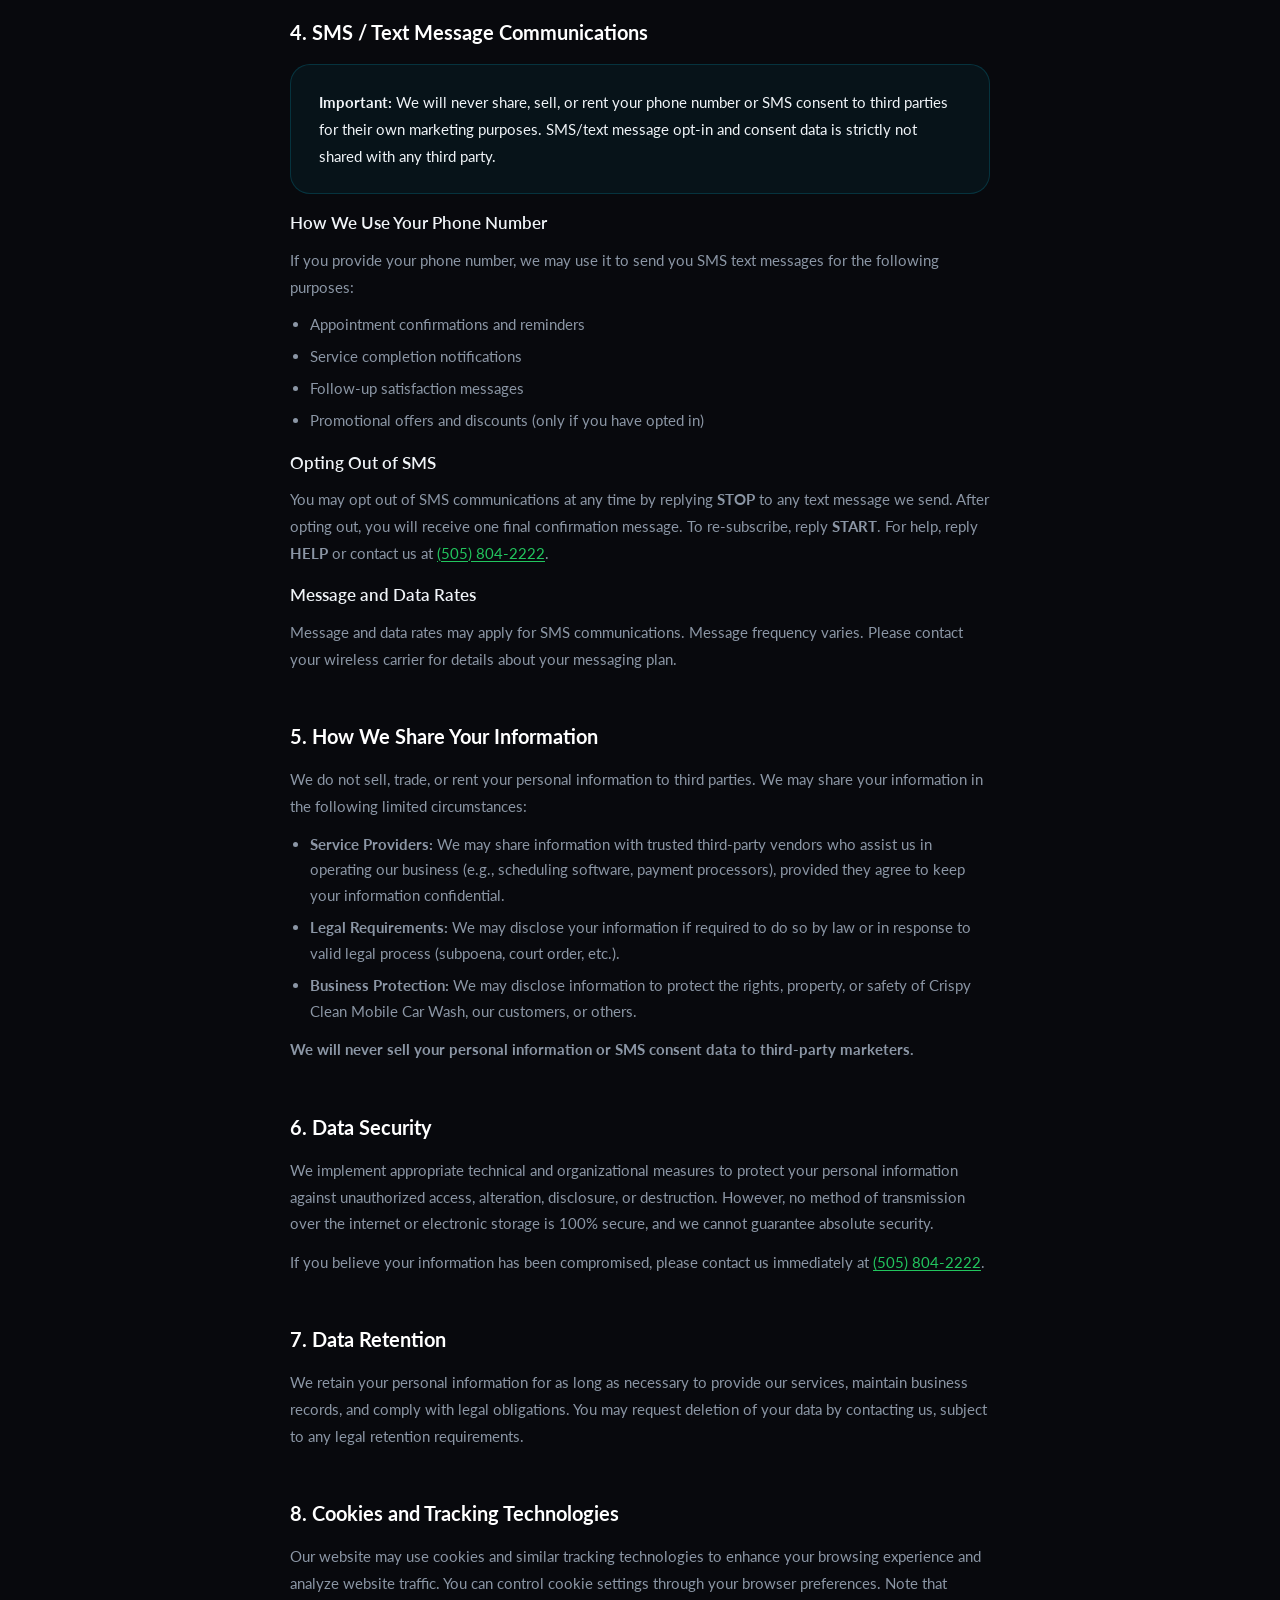
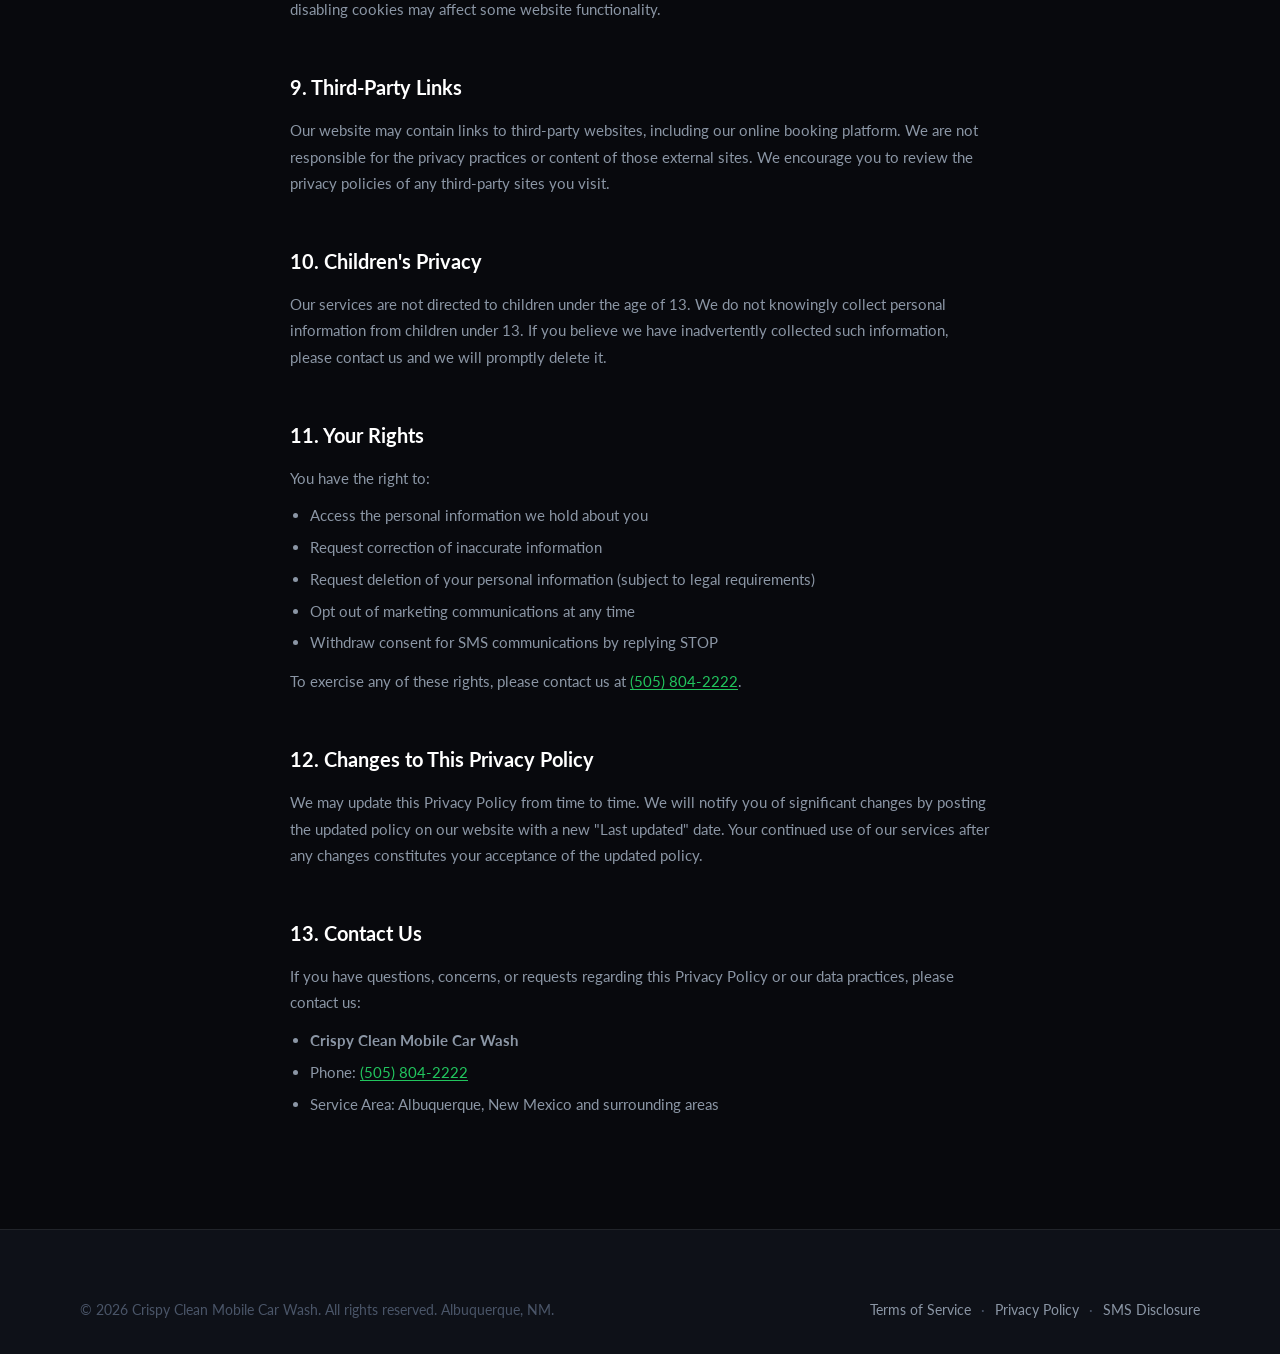
==== commit c8180dab: "edit: The color is not the same. The Color was green and the font are difficul - Changed primary col" ====
--- a/privacy.html
+++ b/privacy.html
@@ -9,7 +9,7 @@
   <link rel="stylesheet" href="styles.css" />
   <link rel="preconnect" href="https://fonts.googleapis.com" />
   <link rel="preconnect" href="https://fonts.gstatic.com" crossorigin />
-  <link href="https://fonts.googleapis.com/css2?family=Inter:wght@300;400;500;600;700;800;900&family=Syne:wght@700;800&display=swap" rel="stylesheet" />
+  <link href="https://fonts.googleapis.com/css2?family=Lato:wght@300;400;700;900&family=Poppins:wght@600;700;800&display=swap" rel="stylesheet" />
 </head>
 <body>
 
--- a/styles.css
+++ b/styles.css
@@ -11,10 +11,10 @@
   --color-border: rgba(255, 255, 255, 0.08);
   --color-border-hover: rgba(255, 255, 255, 0.16);
 
-  --color-primary: #00b4d8;
-  --color-primary-light: #48cae4;
-  --color-primary-dark: #0096b7;
-  --color-primary-glow: rgba(0, 180, 216, 0.25);
+  --color-primary: #22c55e;
+  --color-primary-light: #4ade80;
+  --color-primary-dark: #16a34a;
+  --color-primary-glow: rgba(34, 197, 94, 0.25);
 
   --color-accent: #7b2fff;
   --color-accent-light: #9d5fff;
@@ -27,8 +27,8 @@
   --color-white: #ffffff;
   --color-success: #22c55e;
 
-  --font-primary: 'Inter', -apple-system, BlinkMacSystemFont, 'Segoe UI', sans-serif;
-  --font-display: 'Syne', 'Inter', sans-serif;
+  --font-primary: 'Lato', -apple-system, BlinkMacSystemFont, 'Segoe UI', sans-serif;
+  --font-display: 'Poppins', 'Lato', sans-serif;
 
   --radius-sm: 8px;
   --radius-md: 12px;
@@ -98,8 +98,8 @@
   letter-spacing: 0.12em;
   text-transform: uppercase;
   color: var(--color-primary);
-  background: rgba(0, 180, 216, 0.1);
-  border: 1px solid rgba(0, 180, 216, 0.2);
+  background: rgba(34, 197, 94, 0.1);
+  border: 1px solid rgba(34, 197, 94, 0.2);
   padding: 5px 14px;
   border-radius: var(--radius-full);
   margin-bottom: 16px;
@@ -156,11 +156,11 @@
 .btn-primary {
   background: linear-gradient(135deg, var(--color-primary), var(--color-primary-dark));
   color: var(--color-white);
-  box-shadow: 0 4px 20px rgba(0, 180, 216, 0.3);
+  box-shadow: 0 4px 20px rgba(34, 197, 94, 0.3);
 }
 .btn-primary:hover {
   background: linear-gradient(135deg, var(--color-primary-light), var(--color-primary));
-  box-shadow: 0 6px 28px rgba(0, 180, 216, 0.45);
+  box-shadow: 0 6px 28px rgba(34, 197, 94, 0.45);
   transform: translateY(-2px);
 }
 
@@ -184,7 +184,7 @@
 }
 .btn-ghost:hover {
   color: var(--color-primary);
-  background: rgba(0, 180, 216, 0.08);
+  background: rgba(34, 197, 94, 0.08);
 }
 
 /* ===== NAVBAR ===== */
@@ -353,8 +353,8 @@
   font-size: 0.82rem;
   font-weight: 600;
   color: var(--color-primary);
-  background: rgba(0, 180, 216, 0.08);
-  border: 1px solid rgba(0, 180, 216, 0.2);
+  background: rgba(34, 197, 94, 0.08);
+  border: 1px solid rgba(34, 197, 94, 0.2);
   padding: 6px 16px;
   border-radius: var(--radius-full);
   margin-bottom: 28px;
